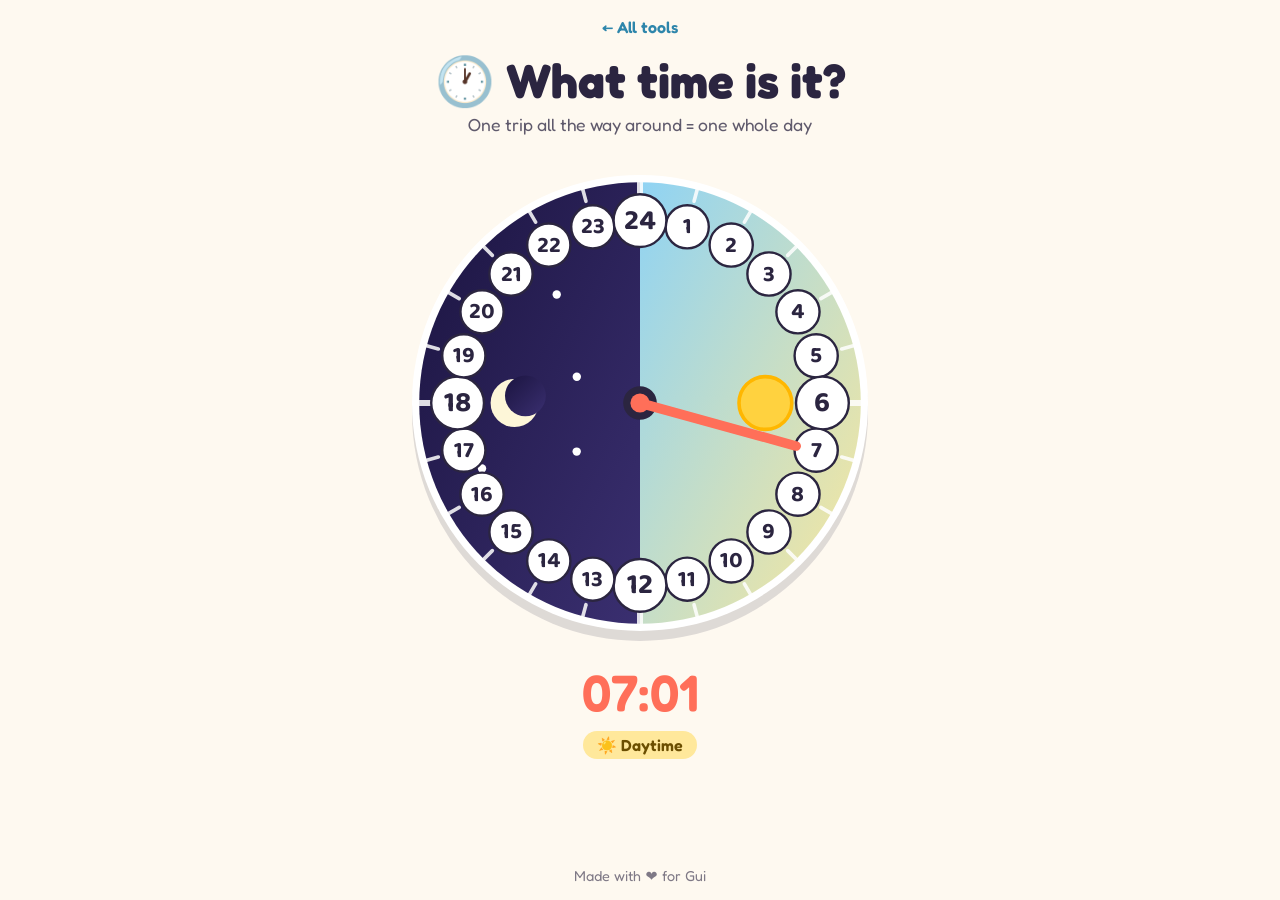
==== clock/index.html @ 3bffc7e4 "Add home page and 24-hour clock tool First tool in Gui's Tools: a single-hand clock face that comple" ====
<!doctype html>
<html lang="en">
<head>
  <meta charset="utf-8">
  <meta name="viewport" content="width=device-width, initial-scale=1">
  <title>24-Hour Clock — Gui's Tools</title>
  <link rel="preconnect" href="https://fonts.googleapis.com">
  <link rel="preconnect" href="https://fonts.gstatic.com" crossorigin>
  <link href="https://fonts.googleapis.com/css2?family=Fredoka:wght@500;600;700&family=Baloo+2:wght@600;700&display=swap" rel="stylesheet">
  <link rel="stylesheet" href="/assets/style.css">
  <style>
    header.site-header { padding-top: 16px; }
    a.home-link { display: inline-block; margin-bottom: 6px; }

    main.clock-main {
      display: flex;
      flex-direction: column;
      align-items: center;
      gap: 18px;
    }

    .dial-wrap {
      width: min(90vw, 480px);
      aspect-ratio: 1 / 1;
      position: relative;
    }

    #dial {
      width: 100%;
      height: 100%;
      display: block;
      filter: drop-shadow(0 10px 0 rgba(43, 37, 64, 0.15));
    }

    .badge-text {
      font-family: 'Baloo 2', 'Fredoka', sans-serif;
      font-weight: 700;
      fill: #2b2540;
      text-anchor: middle;
      dominant-baseline: central;
      font-size: 26px;
    }

    .readout {
      font-family: 'Fredoka', sans-serif;
      font-weight: 600;
      font-size: clamp(1.3rem, 5vw, 1.8rem);
      text-align: center;
    }

    .readout .big-time {
      font-size: clamp(2.2rem, 8vw, 3.2rem);
      display: block;
      color: var(--accent);
    }

    .readout .daypart {
      display: inline-block;
      margin-top: 4px;
      padding: 4px 14px;
      border-radius: 999px;
      font-size: 1rem;
      font-weight: 600;
    }

    .daypart.day { background: #ffe89b; color: #6b4e00; }
    .daypart.night { background: #2e2a55; color: #ffe89b; }
  </style>
</head>
<body>
  <header class="site-header">
    <a class="home-link" href="/">← All tools</a>
    <h1>🕐 What time is it?</h1>
    <p>One trip all the way around = one whole day</p>
  </header>

  <main class="clock-main">
    <div class="dial-wrap">
      <svg id="dial" viewBox="0 0 400 400"></svg>
    </div>
    <div class="readout">
      <span class="big-time" id="bigTime">--:--</span>
      <span class="daypart" id="dayPart">...</span>
    </div>
  </main>

  <footer class="site-footer">Made with ❤️ for Gui</footer>

  <script>
    const NS = 'http://www.w3.org/2000/svg';
    const svg = document.getElementById('dial');
    const CX = 200, CY = 200, R = 190;

    function el(tag, attrs) {
      const e = document.createElementNS(NS, tag);
      for (const k in attrs) e.setAttribute(k, attrs[k]);
      return e;
    }

    // angle in degrees for a value on [0,24), 0/24 at top, clockwise
    function angleFor(v) {
      return -90 + (v / 24) * 360;
    }
    function pointFor(v, radius) {
      const rad = angleFor(v) * Math.PI / 180;
      return { x: CX + radius * Math.cos(rad), y: CY + radius * Math.sin(rad) };
    }

    // --- defs: gradients ---
    const defs = el('defs', {});
    const dayGrad = el('linearGradient', { id: 'dayGrad', x1: '0', y1: '0', x2: '1', y2: '1' });
    dayGrad.appendChild(el('stop', { offset: '0%', 'stop-color': '#8fd3f4' }));
    dayGrad.appendChild(el('stop', { offset: '100%', 'stop-color': '#fbe89b' }));
    const nightGrad = el('linearGradient', { id: 'nightGrad', x1: '0', y1: '0', x2: '1', y2: '1' });
    nightGrad.appendChild(el('stop', { offset: '0%', 'stop-color': '#1b1440' }));
    nightGrad.appendChild(el('stop', { offset: '100%', 'stop-color': '#3a2f70' }));
    defs.appendChild(dayGrad);
    defs.appendChild(nightGrad);
    svg.appendChild(defs);

    // --- outer ring ---
    svg.appendChild(el('circle', { cx: CX, cy: CY, r: R, fill: '#ffffff' }));

    // --- day half (right) & night half (left) ---
    const topPt = pointFor(24, R - 6);
    const bottomPt = pointFor(12, R - 6);
    const dayPath = `M ${topPt.x} ${topPt.y} A ${R - 6} ${R - 6} 0 0 1 ${bottomPt.x} ${bottomPt.y} L ${CX} ${CY} Z`;
    const nightPath = `M ${topPt.x} ${topPt.y} A ${R - 6} ${R - 6} 0 0 0 ${bottomPt.x} ${bottomPt.y} L ${CX} ${CY} Z`;
    svg.appendChild(el('path', { d: dayPath, fill: 'url(#dayGrad)' }));
    svg.appendChild(el('path', { d: nightPath, fill: 'url(#nightGrad)' }));

    // --- sun (day side) ---
    const sunPos = pointFor(6, R * 0.55);
    svg.appendChild(el('circle', { cx: sunPos.x, cy: sunPos.y, r: 22, fill: '#ffd23f', stroke: '#ffb700', 'stroke-width': 3 }));

    // --- moon + stars (night side) ---
    const moonPos = pointFor(18, R * 0.55);
    const moon = el('circle', { cx: moonPos.x, cy: moonPos.y, r: 20, fill: '#fdf6d8' });
    const moonBite = el('circle', { cx: moonPos.x + 9, cy: moonPos.y - 6, r: 17, fill: 'url(#nightGrad)' });
    svg.appendChild(moon);
    svg.appendChild(moonBite);
    const starSpots = [
      pointFor(15.5, R * 0.35), pointFor(19.5, R * 0.3), pointFor(21.5, R * 0.6), pointFor(16.5, R * 0.75)
    ];
    starSpots.forEach(p => {
      svg.appendChild(el('circle', { cx: p.x, cy: p.y, r: 3.5, fill: '#fff' }));
    });

    // --- hour ticks + number badges ---
    for (let v = 1; v <= 24; v++) {
      const tickOuter = pointFor(v, R - 6);
      const tickInner = pointFor(v, R - 16);
      svg.appendChild(el('line', {
        x1: tickOuter.x, y1: tickOuter.y, x2: tickInner.x, y2: tickInner.y,
        stroke: '#ffffff', 'stroke-width': v % 6 === 0 ? 5 : 3, 'stroke-linecap': 'round', opacity: 0.85
      }));

      const badgePos = pointFor(v, R - 38);
      const badgeR = v % 6 === 0 ? 22 : 18;
      svg.appendChild(el('circle', {
        cx: badgePos.x, cy: badgePos.y, r: badgeR, fill: '#ffffff',
        stroke: '#2b2540', 'stroke-width': 2
      }));
      const text = el('text', {
        x: badgePos.x, y: badgePos.y, class: 'badge-text',
        style: `font-size:${v % 6 === 0 ? 24 : 19}px;`
      });
      text.textContent = v;
      svg.appendChild(text);
    }

    // --- center hub ---
    svg.appendChild(el('circle', { cx: CX, cy: CY, r: 14, fill: '#2b2540' }));

    // --- hour hand ---
    const hand = el('line', {
      x1: CX, y1: CY, x2: CX, y2: CY - (R - 55),
      stroke: '#ff6f59', 'stroke-width': 8, 'stroke-linecap': 'round'
    });
    svg.appendChild(hand);
    svg.appendChild(el('circle', { cx: CX, cy: CY, r: 8, fill: '#ff6f59' }));

    const bigTimeEl = document.getElementById('bigTime');
    const dayPartEl = document.getElementById('dayPart');

    function pad(n) { return n.toString().padStart(2, '0'); }

    function tick() {
      const now = new Date();
      const h = now.getHours() + now.getMinutes() / 60 + now.getSeconds() / 3600 + now.getMilliseconds() / 3600000;
      const deg = (h / 24) * 360;
      hand.setAttribute('transform', `rotate(${deg} ${CX} ${CY})`);

      bigTimeEl.textContent = `${pad(now.getHours())}:${pad(now.getMinutes())}`;
      const isDay = now.getHours() >= 6 && now.getHours() < 18;
      dayPartEl.textContent = isDay ? '☀️ Daytime' : '🌙 Nighttime';
      dayPartEl.className = 'daypart ' + (isDay ? 'day' : 'night');

      requestAnimationFrame(tick);
    }
    tick();
  </script>
</body>
</html>
---- assets/style.css ----
:root {
  --bg: #fef9f0;
  --ink: #2b2540;
  --accent: #ff6f59;
  --accent-2: #2e86ab;
  --card-bg: #ffffff;
  --card-shadow: 0 6px 0 rgba(43, 37, 64, 0.12);
}

* {
  box-sizing: border-box;
}

html, body {
  margin: 0;
  padding: 0;
}

body {
  background: var(--bg);
  color: var(--ink);
  font-family: 'Fredoka', 'Baloo 2', 'Comic Sans MS', system-ui, sans-serif;
  min-height: 100vh;
  display: flex;
  flex-direction: column;
}

a {
  color: inherit;
  text-decoration: none;
}

header.site-header {
  padding: 28px 20px 8px;
  text-align: center;
}

header.site-header h1 {
  font-size: clamp(2rem, 6vw, 3rem);
  margin: 0 0 4px;
}

header.site-header p {
  margin: 0;
  opacity: 0.75;
  font-size: 1.1rem;
}

header.site-header a.home-link {
  display: inline-block;
  margin-bottom: 10px;
  font-weight: 600;
  color: var(--accent-2);
}

main {
  flex: 1;
  width: 100%;
  max-width: 1000px;
  margin: 0 auto;
  padding: 20px;
}

footer.site-footer {
  text-align: center;
  padding: 16px;
  opacity: 0.6;
  font-size: 0.9rem;
}

.tool-grid {
  display: grid;
  grid-template-columns: repeat(auto-fill, minmax(220px, 1fr));
  gap: 20px;
  margin-top: 24px;
}

.tool-card {
  background: var(--card-bg);
  border-radius: 20px;
  box-shadow: var(--card-shadow);
  padding: 24px 20px;
  text-align: center;
  transition: transform 0.15s ease;
  border: 3px solid transparent;
}

.tool-card:hover,
.tool-card:focus-visible {
  transform: translateY(-4px);
  border-color: var(--accent);
}

.tool-card .icon {
  font-size: 3rem;
  display: block;
  margin-bottom: 10px;
}

.tool-card h2 {
  margin: 0 0 6px;
  font-size: 1.3rem;
}

.tool-card p {
  margin: 0;
  opacity: 0.7;
  font-size: 0.95rem;
}
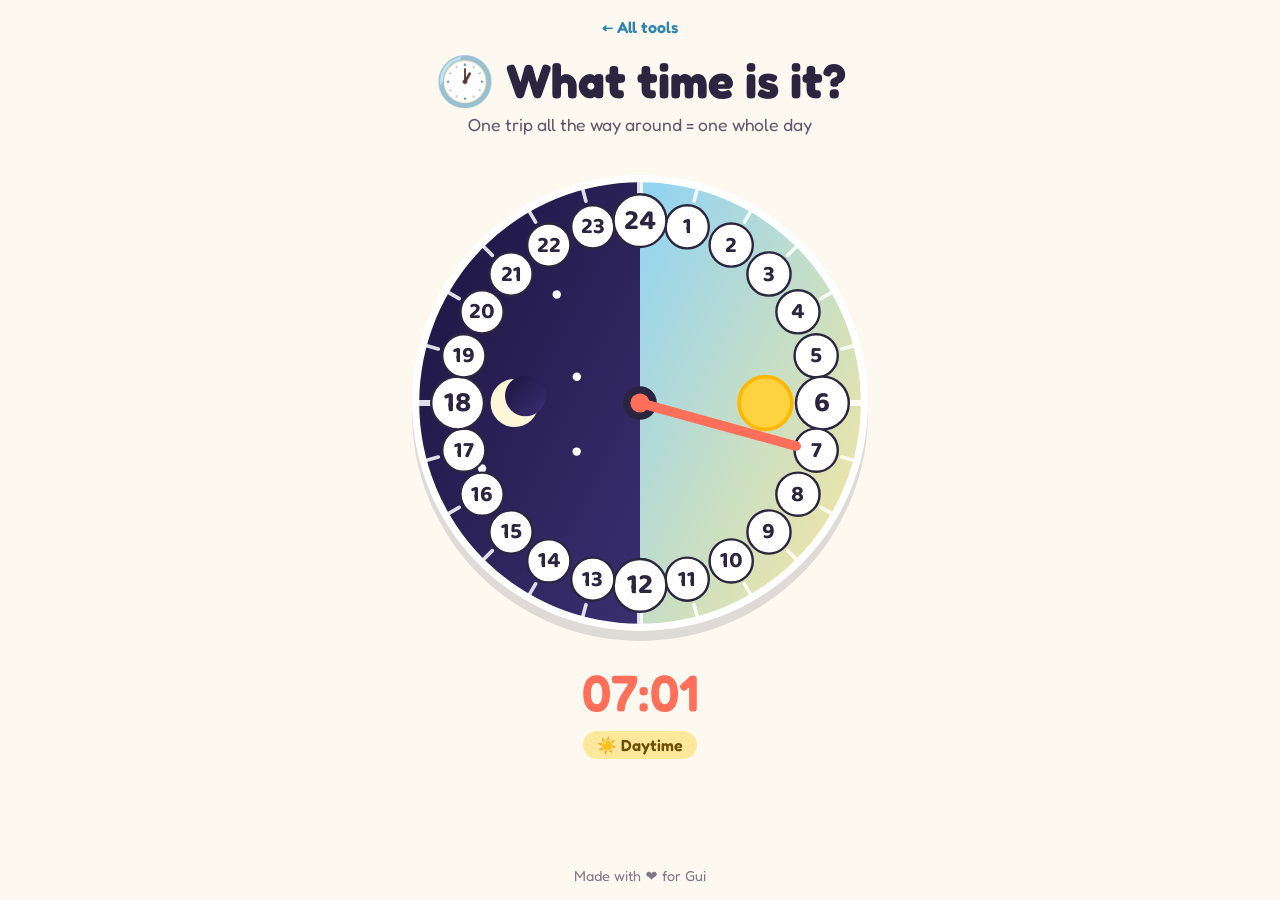
==== commit 28d016b0: "Use relative links so pages work under the GitHub Pages subpath Root-absolute paths (/clock/, /asset" ====
--- a/clock/index.html
+++ b/clock/index.html
@@ -7,7 +7,7 @@
   <link rel="preconnect" href="https://fonts.googleapis.com">
   <link rel="preconnect" href="https://fonts.gstatic.com" crossorigin>
   <link href="https://fonts.googleapis.com/css2?family=Fredoka:wght@500;600;700&family=Baloo+2:wght@600;700&display=swap" rel="stylesheet">
-  <link rel="stylesheet" href="/assets/style.css">
+  <link rel="stylesheet" href="../assets/style.css">
   <style>
     header.site-header { padding-top: 16px; }
     a.home-link { display: inline-block; margin-bottom: 6px; }
@@ -69,7 +69,7 @@
 </head>
 <body>
   <header class="site-header">
-    <a class="home-link" href="/">← All tools</a>
+    <a class="home-link" href="../">← All tools</a>
     <h1>🕐 What time is it?</h1>
     <p>One trip all the way around = one whole day</p>
   </header>
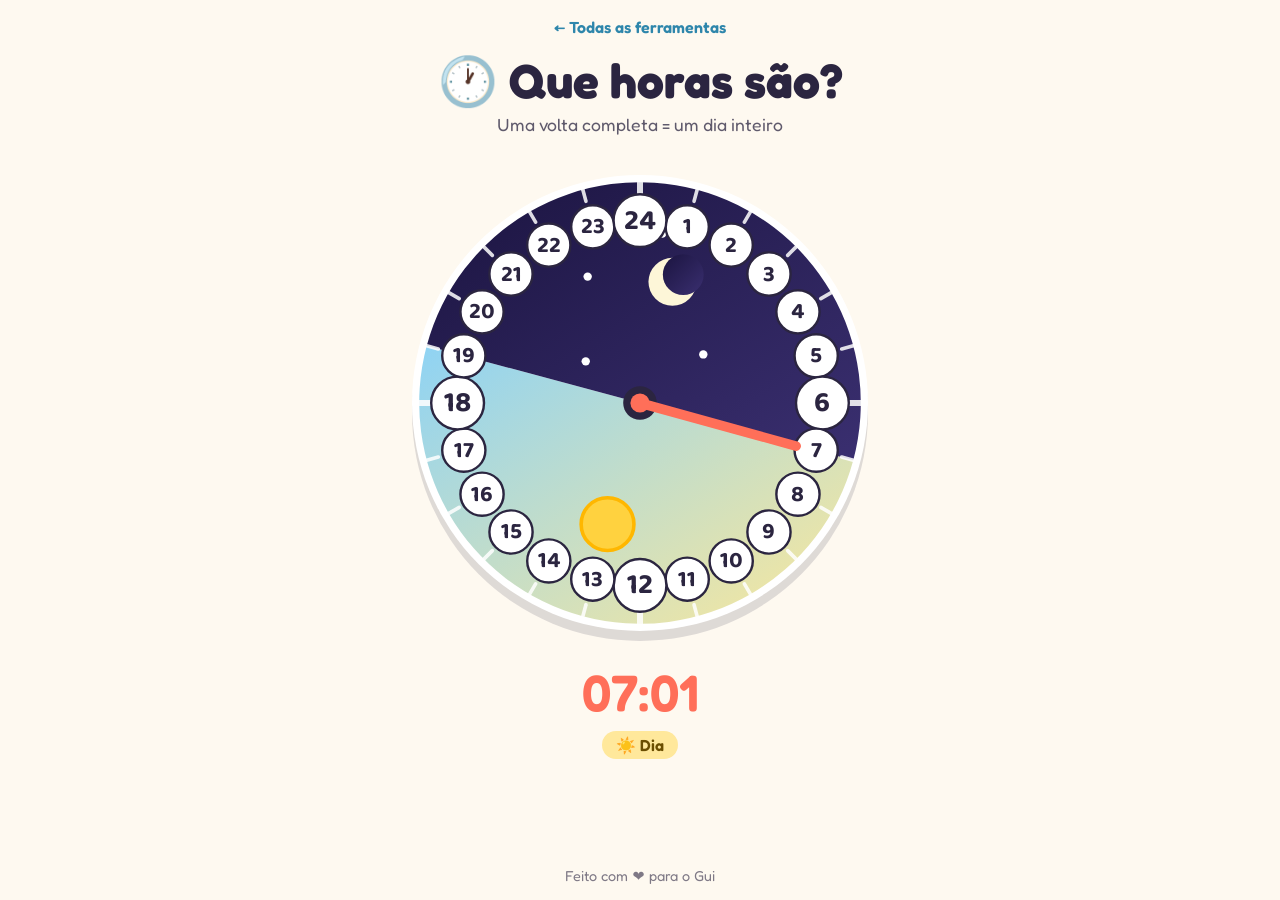
==== commit 828afd57: "Translate site to Portuguese, fix day/night boundary to 7am-7pm Text on both pages is now in Portugu" ====
--- a/clock/index.html
+++ b/clock/index.html
@@ -1,9 +1,9 @@
 <!doctype html>
-<html lang="en">
+<html lang="pt">
 <head>
   <meta charset="utf-8">
   <meta name="viewport" content="width=device-width, initial-scale=1">
-  <title>24-Hour Clock — Gui's Tools</title>
+  <title>Relógio de 24 Horas — Ferramentas do Gui</title>
   <link rel="preconnect" href="https://fonts.googleapis.com">
   <link rel="preconnect" href="https://fonts.gstatic.com" crossorigin>
   <link href="https://fonts.googleapis.com/css2?family=Fredoka:wght@500;600;700&family=Baloo+2:wght@600;700&display=swap" rel="stylesheet">
@@ -69,9 +69,9 @@
 </head>
 <body>
   <header class="site-header">
-    <a class="home-link" href="../">← All tools</a>
-    <h1>🕐 What time is it?</h1>
-    <p>One trip all the way around = one whole day</p>
+    <a class="home-link" href="../">← Todas as ferramentas</a>
+    <h1>🕐 Que horas são?</h1>
+    <p>Uma volta completa = um dia inteiro</p>
   </header>
 
   <main class="clock-main">
@@ -84,12 +84,13 @@
     </div>
   </main>
 
-  <footer class="site-footer">Made with ❤️ for Gui</footer>
+  <footer class="site-footer">Feito com ❤️ para o Gui</footer>
 
   <script>
     const NS = 'http://www.w3.org/2000/svg';
     const svg = document.getElementById('dial');
     const CX = 200, CY = 200, R = 190;
+    const SUNRISE = 7, SUNSET = 19;
 
     function el(tag, attrs) {
       const e = document.createElementNS(NS, tag);
@@ -121,26 +122,26 @@
     // --- outer ring ---
     svg.appendChild(el('circle', { cx: CX, cy: CY, r: R, fill: '#ffffff' }));
 
-    // --- day half (right) & night half (left) ---
-    const topPt = pointFor(24, R - 6);
-    const bottomPt = pointFor(12, R - 6);
-    const dayPath = `M ${topPt.x} ${topPt.y} A ${R - 6} ${R - 6} 0 0 1 ${bottomPt.x} ${bottomPt.y} L ${CX} ${CY} Z`;
-    const nightPath = `M ${topPt.x} ${topPt.y} A ${R - 6} ${R - 6} 0 0 0 ${bottomPt.x} ${bottomPt.y} L ${CX} ${CY} Z`;
+    // --- day half (sunrise..sunset) & night half (sunset..sunrise) ---
+    const sunrisePt = pointFor(SUNRISE, R - 6);
+    const sunsetPt = pointFor(SUNSET, R - 6);
+    const dayPath = `M ${sunrisePt.x} ${sunrisePt.y} A ${R - 6} ${R - 6} 0 0 1 ${sunsetPt.x} ${sunsetPt.y} L ${CX} ${CY} Z`;
+    const nightPath = `M ${sunsetPt.x} ${sunsetPt.y} A ${R - 6} ${R - 6} 0 0 1 ${sunrisePt.x} ${sunrisePt.y} L ${CX} ${CY} Z`;
     svg.appendChild(el('path', { d: dayPath, fill: 'url(#dayGrad)' }));
     svg.appendChild(el('path', { d: nightPath, fill: 'url(#nightGrad)' }));
 
-    // --- sun (day side) ---
-    const sunPos = pointFor(6, R * 0.55);
+    // --- sun (day side, centered between sunrise and sunset) ---
+    const sunPos = pointFor((SUNRISE + SUNSET) / 2, R * 0.55);
     svg.appendChild(el('circle', { cx: sunPos.x, cy: sunPos.y, r: 22, fill: '#ffd23f', stroke: '#ffb700', 'stroke-width': 3 }));
 
-    // --- moon + stars (night side) ---
-    const moonPos = pointFor(18, R * 0.55);
+    // --- moon + stars (night side, centered between sunset and sunrise) ---
+    const moonPos = pointFor(((SUNSET + SUNRISE + 24) / 2) % 24, R * 0.55);
     const moon = el('circle', { cx: moonPos.x, cy: moonPos.y, r: 20, fill: '#fdf6d8' });
     const moonBite = el('circle', { cx: moonPos.x + 9, cy: moonPos.y - 6, r: 17, fill: 'url(#nightGrad)' });
     svg.appendChild(moon);
     svg.appendChild(moonBite);
     const starSpots = [
-      pointFor(15.5, R * 0.35), pointFor(19.5, R * 0.3), pointFor(21.5, R * 0.6), pointFor(16.5, R * 0.75)
+      pointFor(20.5, R * 0.3), pointFor(22.5, R * 0.6), pointFor(0.5, R * 0.75), pointFor(3.5, R * 0.35)
     ];
     starSpots.forEach(p => {
       svg.appendChild(el('circle', { cx: p.x, cy: p.y, r: 3.5, fill: '#fff' }));
@@ -192,8 +193,8 @@
       hand.setAttribute('transform', `rotate(${deg} ${CX} ${CY})`);
 
       bigTimeEl.textContent = `${pad(now.getHours())}:${pad(now.getMinutes())}`;
-      const isDay = now.getHours() >= 6 && now.getHours() < 18;
-      dayPartEl.textContent = isDay ? '☀️ Daytime' : '🌙 Nighttime';
+      const isDay = now.getHours() >= SUNRISE && now.getHours() < SUNSET;
+      dayPartEl.textContent = isDay ? '☀️ Dia' : '🌙 Noite';
       dayPartEl.className = 'daypart ' + (isDay ? 'day' : 'night');
 
       requestAnimationFrame(tick);
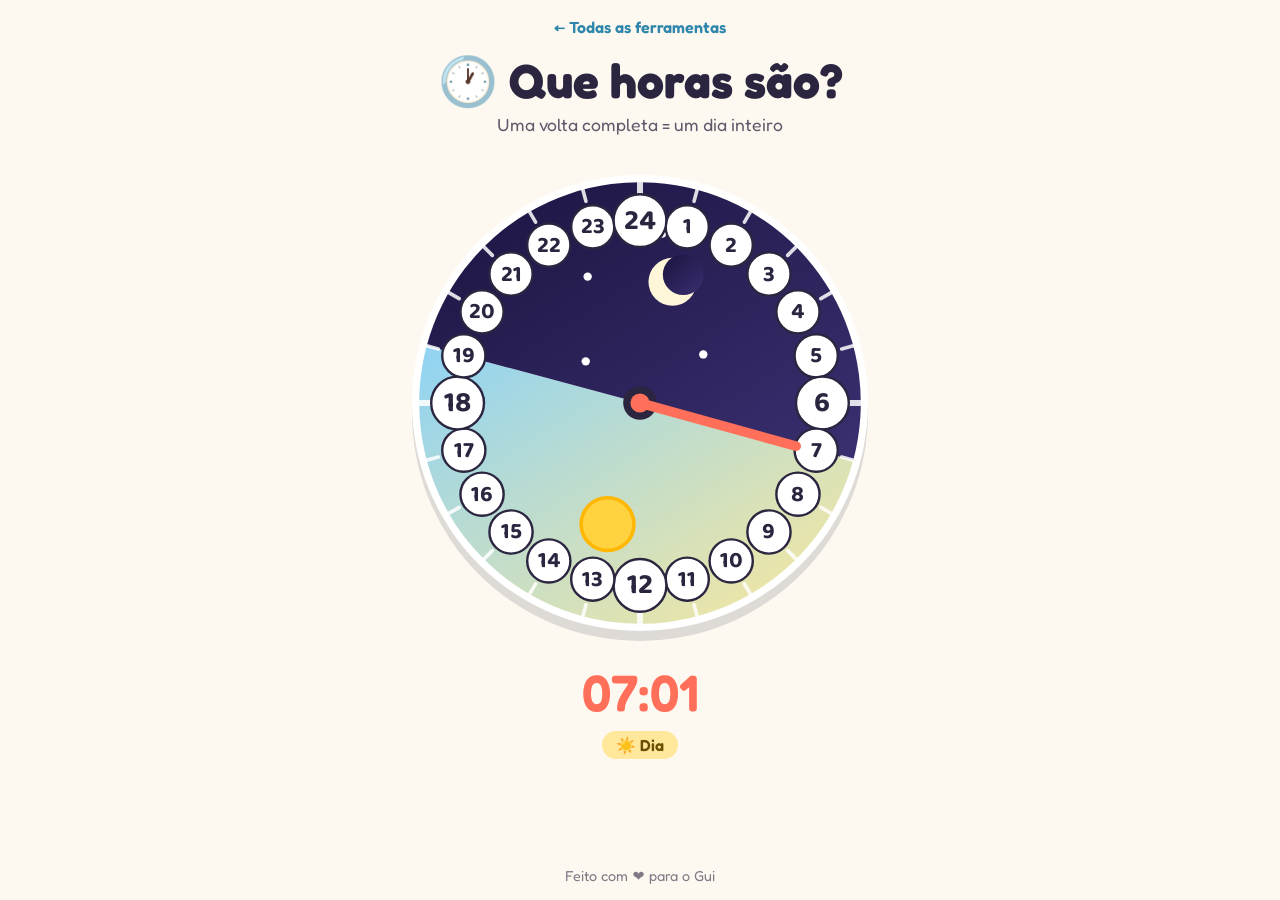
==== commit 32354b8d: "Add a life buoy favicon Co-Authored-By: Claude Sonnet 5 <noreply@anthropic.com> Claude-Session: http" ====
--- a/clock/index.html
+++ b/clock/index.html
@@ -4,6 +4,7 @@
   <meta charset="utf-8">
   <meta name="viewport" content="width=device-width, initial-scale=1">
   <title>Relógio de 24 Horas — Ferramentas do Gui</title>
+  <link rel="icon" type="image/svg+xml" href="../assets/favicon.svg">
   <link rel="preconnect" href="https://fonts.googleapis.com">
   <link rel="preconnect" href="https://fonts.gstatic.com" crossorigin>
   <link href="https://fonts.googleapis.com/css2?family=Fredoka:wght@500;600;700&family=Baloo+2:wght@600;700&display=swap" rel="stylesheet">
